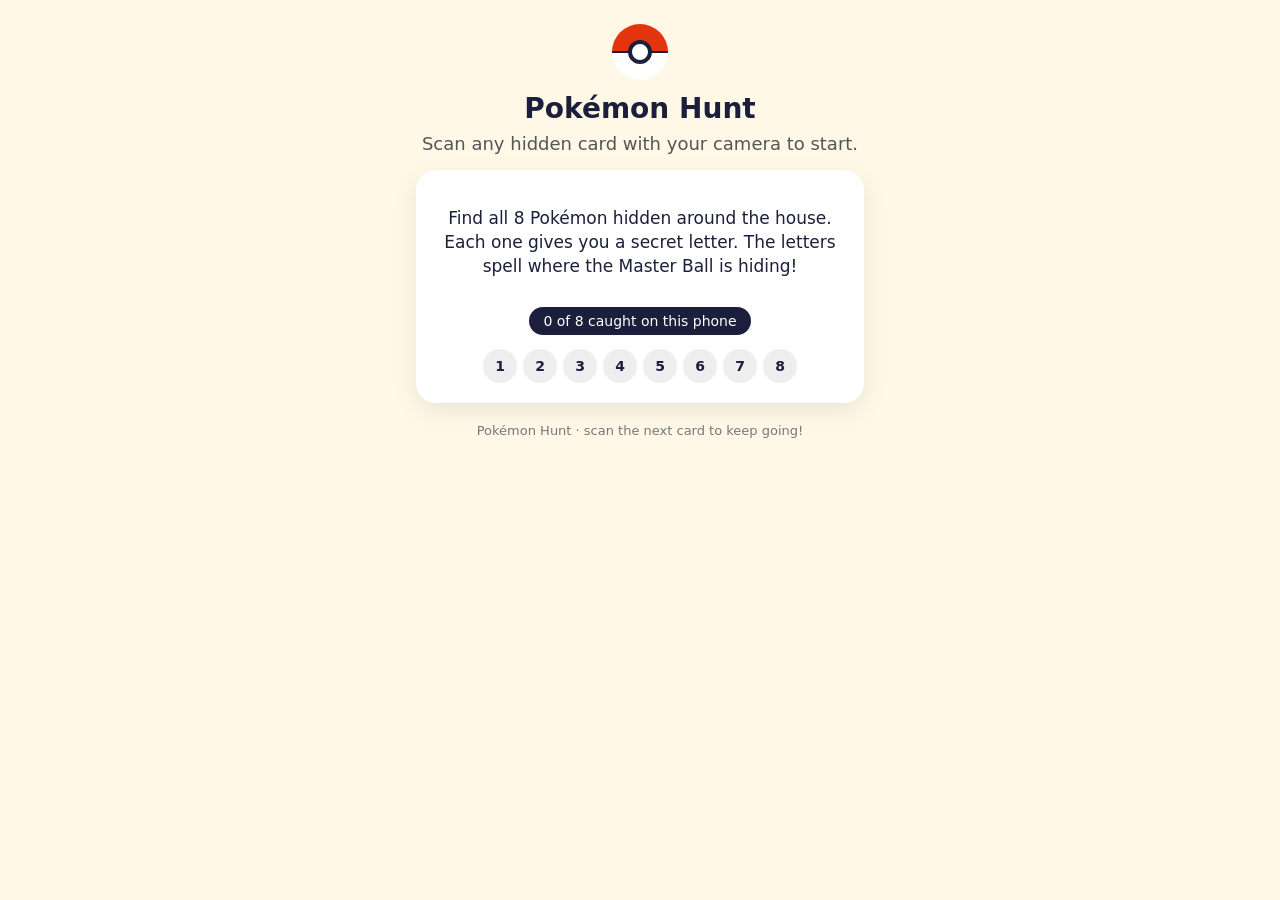
==== index.html @ e27be686 "Pokémon QR hunt site and printable kit Co-Authored-By: Claude Fable 5.1 <noreply@anthropic.com> Clau" ====
<!doctype html><html lang="en"><head><meta charset="utf-8">
<meta name="viewport" content="width=device-width,initial-scale=1"><title>Pokémon Hunt</title>
<link rel="stylesheet" href="style.css"></head><body><div class="wrap">
<div class="ball"></div><h1>Pokémon Hunt</h1><p class="sub">Scan any hidden card with your camera to start.</p>
<div class="card"><p class="hint">Find all 8 Pokémon hidden around the house. Each one gives you a secret letter. The letters spell where the Master Ball is hiding!</p>
<div class="badge" id="count"></div><div class="prog" id="prog"></div></div>
<p class="small">Pokémon Hunt · scan the next card to keep going!</p></div>

<script>
(function(){
  var KEY='pokehunt_caught';var n=8;var me=null;var caught=[];
  try{caught=JSON.parse(localStorage.getItem(KEY)||'[]');if(me&&caught.indexOf(me)<0){caught.push(me);}localStorage.setItem(KEY,JSON.stringify(caught));}catch(e){}
  var el=document.getElementById('prog');if(!el)return;var h='';
  for(var i=1;i<=n;i++){h+='<span class="'+(caught.indexOf(i)>=0?'on':'')+'">'+i+'</span>';}
  el.innerHTML=h;var b=document.getElementById('count');if(b)b.textContent=caught.length+' of '+n+' caught on this phone';
})();
</script></body></html>
---- style.css ----
:root{--red:#E3350D;--dark:#1b1f3b;--bg:#fff8e7}
*{box-sizing:border-box}body{margin:0;font-family:system-ui,-apple-system,Segoe UI,Roboto,sans-serif;background:var(--bg);color:var(--dark);text-align:center}
.wrap{max-width:480px;margin:0 auto;padding:24px 16px 48px}
.ball{width:56px;height:56px;border-radius:50%;background:linear-gradient(#E3350D 0 48%,#1b1f3b 48% 52%,#fff 52%);margin:0 auto 12px;position:relative}
.ball:after{content:"";position:absolute;left:50%;top:50%;width:16px;height:16px;border:4px solid #1b1f3b;border-radius:50%;background:#fff;transform:translate(-50%,-50%)}
h1{font-size:28px;margin:8px 0}.sub{font-size:18px;color:#555;margin:0 0 16px}
.card{background:#fff;border-radius:20px;padding:20px;box-shadow:0 8px 24px rgba(0,0,0,.08);margin:16px 0}
.card img{width:100%;max-width:300px;border-radius:16px}
.letter{font-size:96px;font-weight:900;line-height:1;margin:8px 0;color:var(--red)}
.hint{font-size:17px;line-height:1.4}.hint b{color:var(--red)}
.badge{display:inline-block;background:var(--dark);color:#fff;border-radius:999px;padding:6px 14px;font-size:14px;margin-top:12px}
.btn{display:block;width:100%;padding:16px;margin:12px 0;border-radius:14px;font-size:18px;font-weight:700;text-decoration:none;color:#fff;background:var(--red)}
.btn.alt{background:var(--dark)}
.prog{display:flex;gap:6px;justify-content:center;margin-top:14px;flex-wrap:wrap}.prog span{width:34px;height:34px;border-radius:50%;background:#eee;display:flex;align-items:center;justify-content:center;font-weight:700;font-size:14px}.prog span.on{background:#F4D03F}
.small{font-size:13px;color:#777;margin-top:20px}
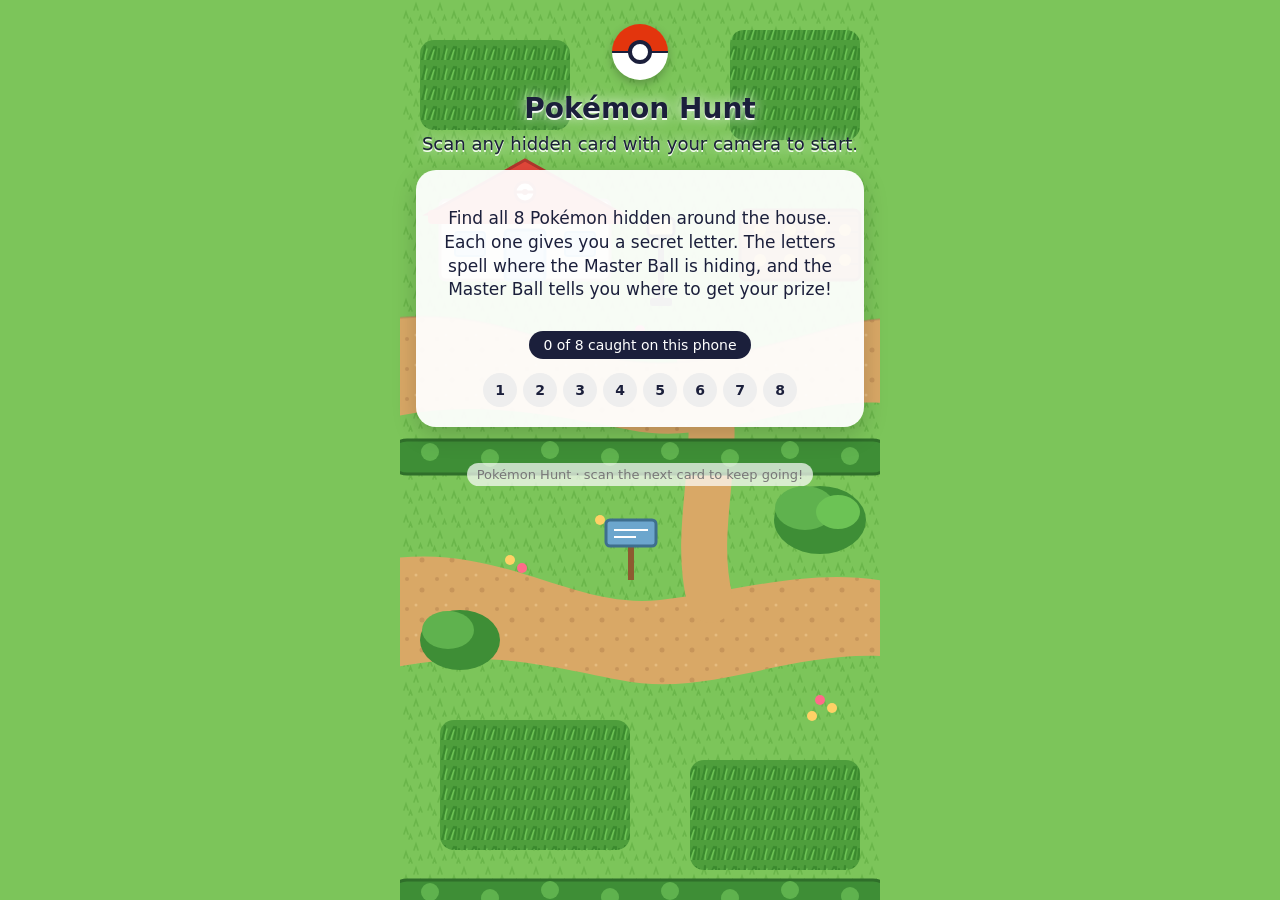
==== commit e8de1a15: "Game-world background, per-Pokémon video support, Zeke's Dad prize message Co-Authored-By: Claude Fa" ====
--- a/index.html
+++ b/index.html
@@ -1,8 +1,8 @@
 <!doctype html><html lang="en"><head><meta charset="utf-8">
 <meta name="viewport" content="width=device-width,initial-scale=1"><title>Pokémon Hunt</title>
-<link rel="stylesheet" href="style.css"></head><body><div class="wrap">
+<link rel="stylesheet" href="style.css"><style>body{background-image:url(assets/bg.svg)}</style></head><body><div class="wrap">
 <div class="ball"></div><h1>Pokémon Hunt</h1><p class="sub">Scan any hidden card with your camera to start.</p>
-<div class="card"><p class="hint">Find all 8 Pokémon hidden around the house. Each one gives you a secret letter. The letters spell where the Master Ball is hiding!</p>
+<div class="card"><p class="hint">Find all 8 Pokémon hidden around the house. Each one gives you a secret letter. The letters spell where the Master Ball is hiding, and the Master Ball tells you where to get your prize!</p>
 <div class="badge" id="count"></div><div class="prog" id="prog"></div></div>
 <p class="small">Pokémon Hunt · scan the next card to keep going!</p></div>
 
--- a/style.css
+++ b/style.css
@@ -1,11 +1,14 @@
 
-:root{--red:#E3350D;--dark:#1b1f3b;--bg:#fff8e7}
-*{box-sizing:border-box}body{margin:0;font-family:system-ui,-apple-system,Segoe UI,Roboto,sans-serif;background:var(--bg);color:var(--dark);text-align:center}
+:root{--red:#E3350D;--dark:#1b1f3b;--bg:#7CC55A}
+*{box-sizing:border-box}body{margin:0;font-family:system-ui,-apple-system,Segoe UI,Roboto,sans-serif;background:var(--bg) center top/480px auto repeat-y;color:var(--dark);text-align:center;min-height:100vh}
 .wrap{max-width:480px;margin:0 auto;padding:24px 16px 48px}
 .ball{width:56px;height:56px;border-radius:50%;background:linear-gradient(#E3350D 0 48%,#1b1f3b 48% 52%,#fff 52%);margin:0 auto 12px;position:relative}
 .ball:after{content:"";position:absolute;left:50%;top:50%;width:16px;height:16px;border:4px solid #1b1f3b;border-radius:50%;background:#fff;transform:translate(-50%,-50%)}
 h1{font-size:28px;margin:8px 0}.sub{font-size:18px;color:#555;margin:0 0 16px}
-.card{background:#fff;border-radius:20px;padding:20px;box-shadow:0 8px 24px rgba(0,0,0,.08);margin:16px 0}
+.card{background:rgba(255,255,255,.94);border-radius:20px;padding:20px;box-shadow:0 8px 24px rgba(0,0,0,.18);margin:16px 0}
+h1,.sub{text-shadow:0 2px 0 rgba(255,255,255,.9),0 0 14px rgba(255,255,255,.9)}.sub{color:var(--dark)}
+.small{color:var(--dark);background:rgba(255,255,255,.7);display:inline-block;padding:4px 10px;border-radius:999px}
+.ball{box-shadow:0 4px 10px rgba(0,0,0,.25)}
 .card img{width:100%;max-width:300px;border-radius:16px}
 .letter{font-size:96px;font-weight:900;line-height:1;margin:8px 0;color:var(--red)}
 .hint{font-size:17px;line-height:1.4}.hint b{color:var(--red)}
@@ -14,3 +17,4 @@
 .btn.alt{background:var(--dark)}
 .prog{display:flex;gap:6px;justify-content:center;margin-top:14px;flex-wrap:wrap}.prog span{width:34px;height:34px;border-radius:50%;background:#eee;display:flex;align-items:center;justify-content:center;font-weight:700;font-size:14px}.prog span.on{background:#F4D03F}
 .small{font-size:13px;color:#777;margin-top:20px}
+.vid{width:100%;max-width:440px;border-radius:20px;box-shadow:0 8px 24px rgba(0,0,0,.15);background:#000}
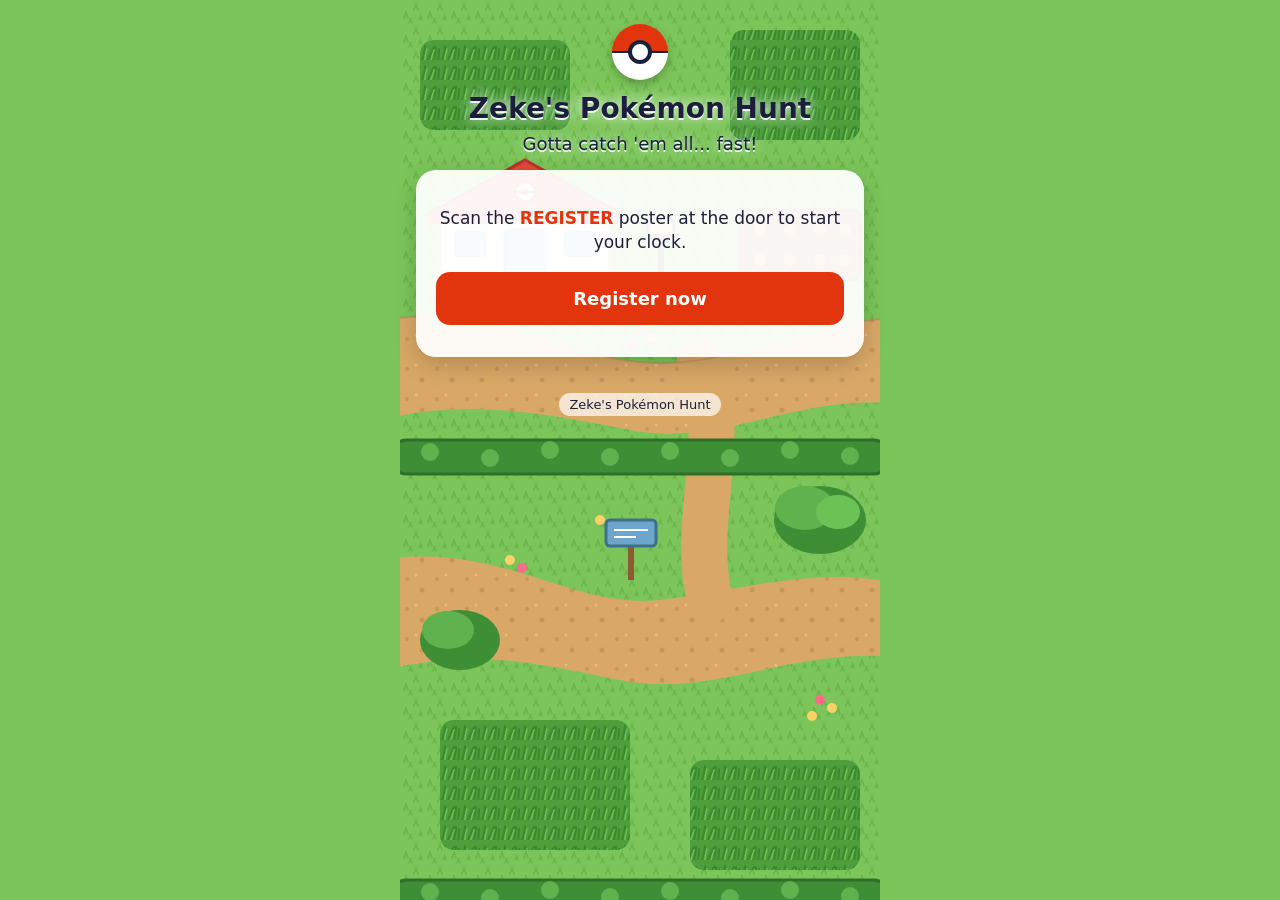
==== commit bbfc5866: "v2: registration, per-phone timer, auto prize after 8 catches, host leaderboard Co-Authored-By: Clau" ====
--- a/index.html
+++ b/index.html
@@ -1,17 +1,15 @@
 <!doctype html><html lang="en"><head><meta charset="utf-8">
-<meta name="viewport" content="width=device-width,initial-scale=1"><title>Pokémon Hunt</title>
-<link rel="stylesheet" href="style.css"><style>body{background-image:url(assets/bg.svg)}</style></head><body><div class="wrap">
-<div class="ball"></div><h1>Pokémon Hunt</h1><p class="sub">Scan any hidden card with your camera to start.</p>
-<div class="card"><p class="hint">Find all 8 Pokémon hidden around the house. Each one gives you a secret letter. The letters spell where the Master Ball is hiding, and the Master Ball tells you where to get your prize!</p>
-<div class="badge" id="count"></div><div class="prog" id="prog"></div></div>
-<p class="small">Pokémon Hunt · scan the next card to keep going!</p></div>
+<meta name="viewport" content="width=device-width,initial-scale=1"><title>Zeke&#x27;s Pokémon Hunt</title>
+<link rel="stylesheet" href="style.css"><style>body{background-image:url(assets/bg.svg)}</style></head>
+<body><div class="wrap"><div class="ball"></div>
+<h1>Zeke's Pokémon Hunt</h1><p class="sub">Gotta catch 'em all... fast!</p>
+<div class="card" id="unreg"><p class="hint">Scan the <b>REGISTER</b> poster at the door to start your clock.</p>
+<a class="btn" href="register.html">Register now</a></div>
+<div class="card hidden" id="reg"><p class="hint">Trainer <b id="who"></b></p><div class="timer" id="timer">00:00</div>
+<div class="badge" id="count"></div><div class="prog" id="prog"></div>
+<p class="hint" style="margin-top:14px">Find the hidden cards and scan each one!</p></div>
 
-<script>
-(function(){
-  var KEY='pokehunt_caught';var n=8;var me=null;var caught=[];
-  try{caught=JSON.parse(localStorage.getItem(KEY)||'[]');if(me&&caught.indexOf(me)<0){caught.push(me);}localStorage.setItem(KEY,JSON.stringify(caught));}catch(e){}
-  var el=document.getElementById('prog');if(!el)return;var h='';
-  for(var i=1;i<=n;i++){h+='<span class="'+(caught.indexOf(i)>=0?'on':'')+'">'+i+'</span>';}
-  el.innerHTML=h;var b=document.getElementById('count');if(b)b.textContent=caught.length+' of '+n+' caught on this phone';
-})();
-</script></body></html>+<p class="small">Zeke's Pokémon Hunt</p></div>
+<script src="hunt.js"></script><script>
+var s=HUNT.load(); if(s.start){document.getElementById('unreg').classList.add('hidden');document.getElementById('reg').classList.remove('hidden');
+document.getElementById('who').textContent=s.name;HUNT.renderProg(s);HUNT.tick(s);}</script></body></html>
--- a/style.css
+++ b/style.css
@@ -1,20 +1,23 @@
 
-:root{--red:#E3350D;--dark:#1b1f3b;--bg:#7CC55A}
+:root{--red:#E3350D;--dark:#1b1f3b;--bg:#7CC55A;--yellow:#F4D03F}
 *{box-sizing:border-box}body{margin:0;font-family:system-ui,-apple-system,Segoe UI,Roboto,sans-serif;background:var(--bg) center top/480px auto repeat-y;color:var(--dark);text-align:center;min-height:100vh}
 .wrap{max-width:480px;margin:0 auto;padding:24px 16px 48px}
-.ball{width:56px;height:56px;border-radius:50%;background:linear-gradient(#E3350D 0 48%,#1b1f3b 48% 52%,#fff 52%);margin:0 auto 12px;position:relative}
+.ball{width:56px;height:56px;border-radius:50%;background:linear-gradient(#E3350D 0 48%,#1b1f3b 48% 52%,#fff 52%);margin:0 auto 12px;position:relative;box-shadow:0 4px 10px rgba(0,0,0,.25)}
 .ball:after{content:"";position:absolute;left:50%;top:50%;width:16px;height:16px;border:4px solid #1b1f3b;border-radius:50%;background:#fff;transform:translate(-50%,-50%)}
-h1{font-size:28px;margin:8px 0}.sub{font-size:18px;color:#555;margin:0 0 16px}
+h1{font-size:28px;margin:8px 0}.sub{font-size:18px;margin:0 0 16px}h1,.sub{text-shadow:0 2px 0 rgba(255,255,255,.9),0 0 14px rgba(255,255,255,.9)}
 .card{background:rgba(255,255,255,.94);border-radius:20px;padding:20px;box-shadow:0 8px 24px rgba(0,0,0,.18);margin:16px 0}
-h1,.sub{text-shadow:0 2px 0 rgba(255,255,255,.9),0 0 14px rgba(255,255,255,.9)}.sub{color:var(--dark)}
-.small{color:var(--dark);background:rgba(255,255,255,.7);display:inline-block;padding:4px 10px;border-radius:999px}
-.ball{box-shadow:0 4px 10px rgba(0,0,0,.25)}
 .card img{width:100%;max-width:300px;border-radius:16px}
-.letter{font-size:96px;font-weight:900;line-height:1;margin:8px 0;color:var(--red)}
+.vid{width:100%;max-width:440px;border-radius:20px;box-shadow:0 8px 24px rgba(0,0,0,.15);background:#000}
 .hint{font-size:17px;line-height:1.4}.hint b{color:var(--red)}
 .badge{display:inline-block;background:var(--dark);color:#fff;border-radius:999px;padding:6px 14px;font-size:14px;margin-top:12px}
-.btn{display:block;width:100%;padding:16px;margin:12px 0;border-radius:14px;font-size:18px;font-weight:700;text-decoration:none;color:#fff;background:var(--red)}
-.btn.alt{background:var(--dark)}
-.prog{display:flex;gap:6px;justify-content:center;margin-top:14px;flex-wrap:wrap}.prog span{width:34px;height:34px;border-radius:50%;background:#eee;display:flex;align-items:center;justify-content:center;font-weight:700;font-size:14px}.prog span.on{background:#F4D03F}
-.small{font-size:13px;color:#777;margin-top:20px}
-.vid{width:100%;max-width:440px;border-radius:20px;box-shadow:0 8px 24px rgba(0,0,0,.15);background:#000}
+.btn{display:block;width:100%;padding:16px;margin:12px 0;border:0;border-radius:14px;font-size:18px;font-weight:700;text-decoration:none;color:#fff;background:var(--red);cursor:pointer}
+.btn.alt{background:var(--dark)}.btn.gold{background:var(--yellow);color:var(--dark)}
+.prog{display:flex;gap:6px;justify-content:center;margin-top:14px;flex-wrap:wrap}.prog span{width:34px;height:34px;border-radius:50%;background:#eee;display:flex;align-items:center;justify-content:center;font-weight:700;font-size:14px}.prog span.on{background:var(--yellow)}
+.small{font-size:13px;color:var(--dark);background:rgba(255,255,255,.7);display:inline-block;padding:4px 10px;border-radius:999px;margin-top:20px}
+.timer{font-variant-numeric:tabular-nums;font-size:40px;font-weight:900;letter-spacing:1px;color:var(--dark);margin:6px 0}
+.timer.done{color:#1a8f3c}
+input.name{width:100%;font-size:20px;padding:14px;border:2px solid #ccc;border-radius:12px;text-align:center}
+.steps{text-align:left;font-size:16px;line-height:1.5;padding-left:22px;margin:8px 0}
+.hidden{display:none !important}
+table{width:100%;border-collapse:collapse;font-size:16px}td,th{padding:8px 6px;border-bottom:1px solid #eee;text-align:left}th{font-size:13px;color:#666}td.t{font-variant-numeric:tabular-nums;font-weight:700}
+.rank{font-weight:900;color:var(--red);width:30px}
